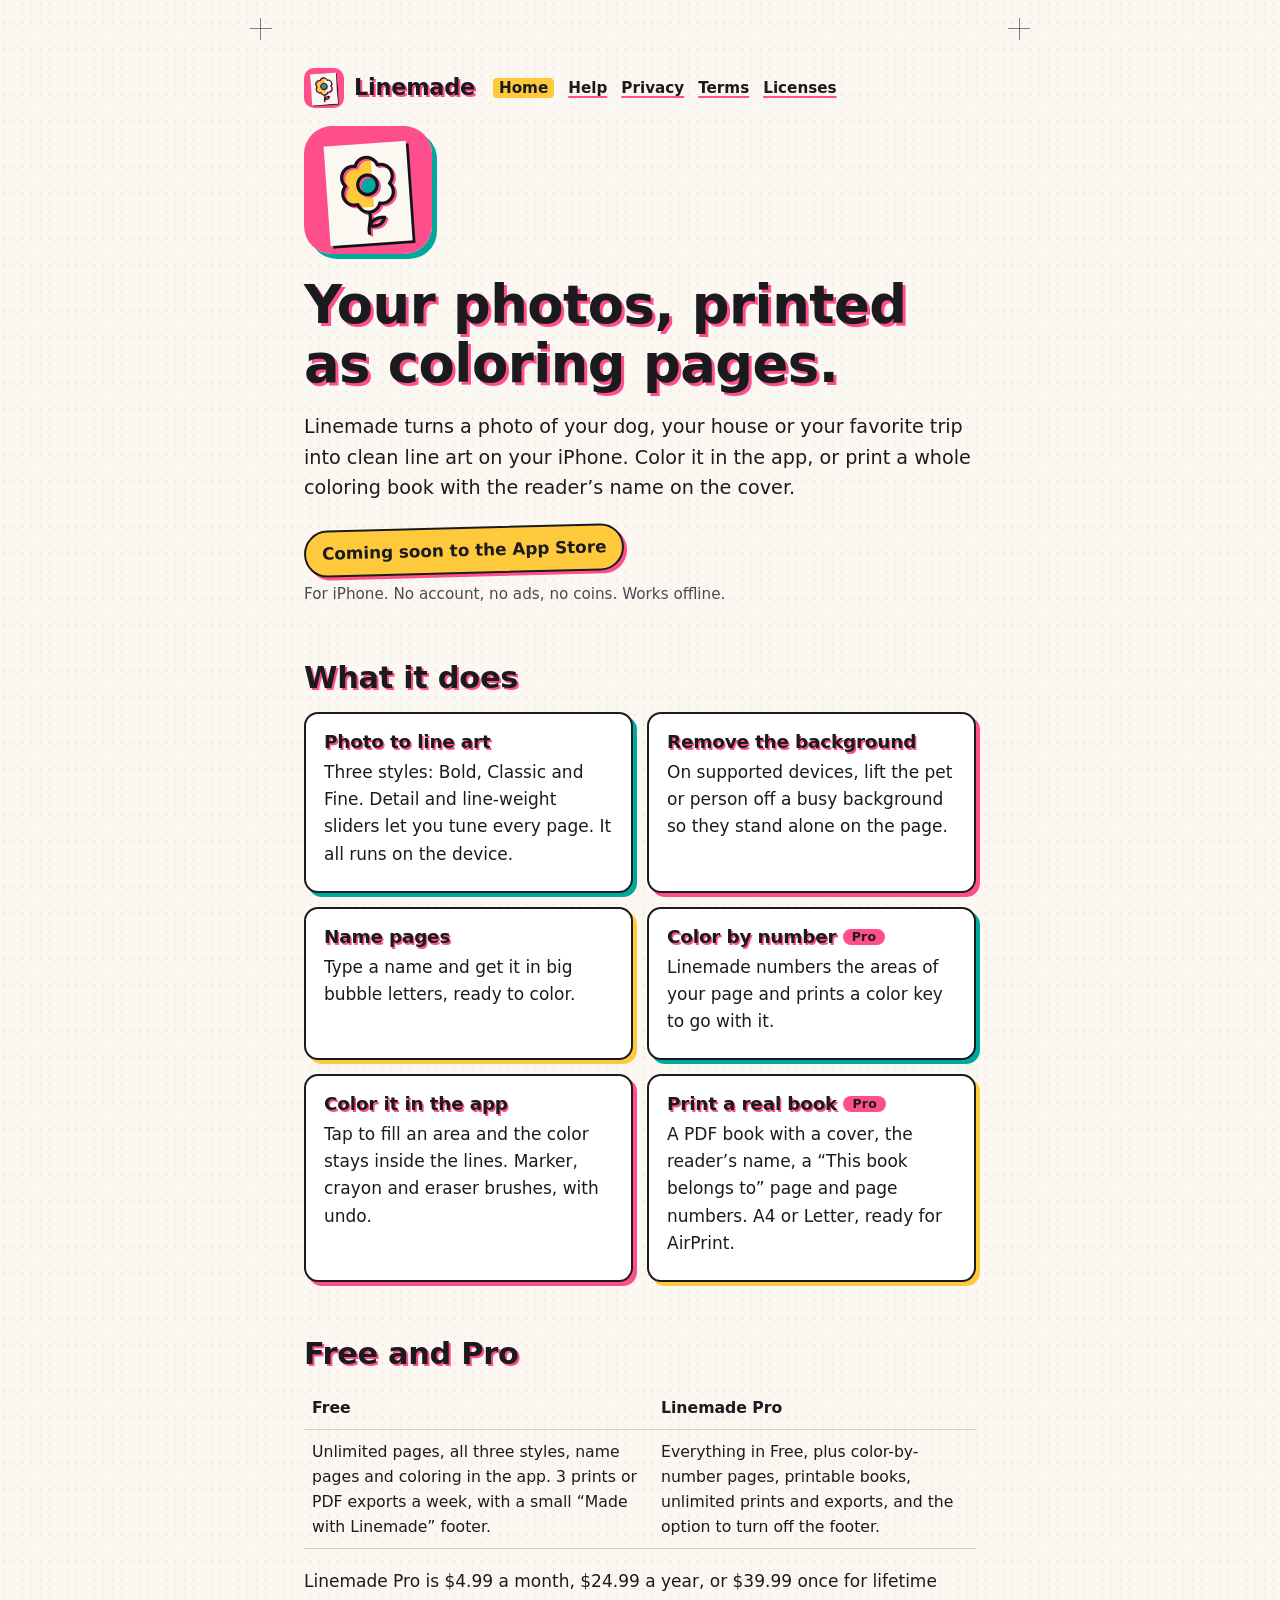
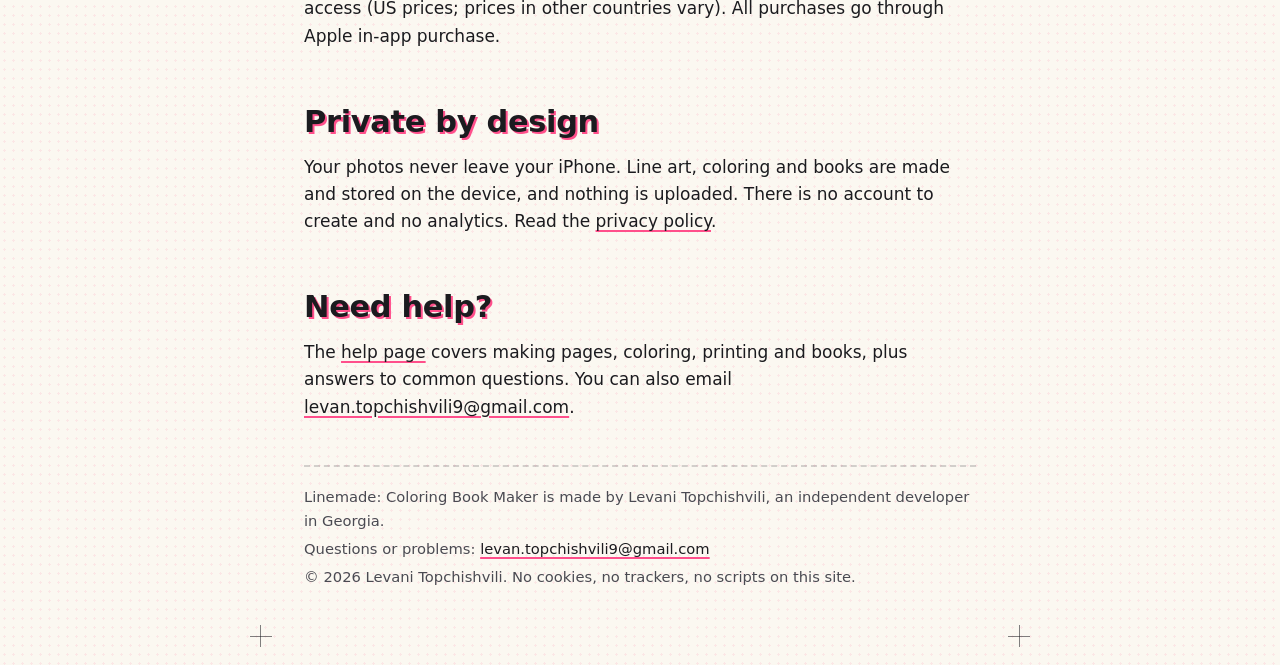
==== docs/index.html @ 1ee001f4 "Linemade support site" ====
<!doctype html>
<html lang="en">
<head>
  <meta charset="utf-8">
  <meta name="viewport" content="width=device-width, initial-scale=1">
  <title>Linemade: Coloring Book Maker</title>
  <meta name="description" content="Turn your own photos into coloring pages on your iPhone, color them in the app, or print a whole coloring book.">
  <meta name="color-scheme" content="light dark">
  <meta name="theme-color" content="#FBF8F1" media="(prefers-color-scheme: light)">
  <meta name="theme-color" content="#141317" media="(prefers-color-scheme: dark)">
  <link rel="icon" type="image/png" href="icon.png">
  <link rel="apple-touch-icon" href="icon.png">
  <link rel="stylesheet" href="style.css">
</head>
<body>
  <div class="sheet">
    <span class="crop tl" aria-hidden="true"></span><span class="crop tr" aria-hidden="true"></span>
    <span class="crop bl" aria-hidden="true"></span><span class="crop br" aria-hidden="true"></span>
    <header class="top">
      <a class="brand" href="index.html"><img src="icon.png" alt="" width="40" height="40"><span class="wordmark">Linemade</span></a>
      <nav aria-label="Site">
        <ul>
        <li><a href="index.html" aria-current="page">Home</a></li>
        <li><a href="help.html">Help</a></li>
        <li><a href="privacy.html">Privacy</a></li>
        <li><a href="terms.html">Terms</a></li>
        <li><a href="licenses.html">Licenses</a></li>
        </ul>
      </nav>
    </header>
    <main>
      <section class="hero">
        <img class="icon" src="icon.png" alt="Linemade app icon" width="128" height="128">
        <h1>Your photos, printed as coloring pages.</h1>
        <p class="lede">Linemade turns a photo of your dog, your house or your favorite trip into clean line art on your iPhone. Color it in the app, or print a whole coloring book with the reader&rsquo;s name on the cover.</p>
        <p class="stamp">Coming soon to the App Store</p>
        <p class="meta">For iPhone. No account, no ads, no coins. Works offline.</p>
      </section>

      <h2>What it does</h2>
      <div class="grid">
        <div class="card">
          <h3>Photo to line art</h3>
          <p>Three styles: Bold, Classic and Fine. Detail and line-weight sliders let you tune every page. It all runs on the device.</p>
        </div>
        <div class="card">
          <h3>Remove the background</h3>
          <p>On supported devices, lift the pet or person off a busy background so they stand alone on the page.</p>
        </div>
        <div class="card">
          <h3>Name pages</h3>
          <p>Type a name and get it in big bubble letters, ready to color.</p>
        </div>
        <div class="card">
          <h3>Color by number <span class="chip">Pro</span></h3>
          <p>Linemade numbers the areas of your page and prints a color key to go with it.</p>
        </div>
        <div class="card">
          <h3>Color it in the app</h3>
          <p>Tap to fill an area and the color stays inside the lines. Marker, crayon and eraser brushes, with undo.</p>
        </div>
        <div class="card">
          <h3>Print a real book <span class="chip">Pro</span></h3>
          <p>A PDF book with a cover, the reader&rsquo;s name, a &ldquo;This book belongs to&rdquo; page and page numbers. A4 or Letter, ready for AirPrint.</p>
        </div>
      </div>

      <h2>Free and Pro</h2>
      <table>
        <thead>
          <tr><th scope="col">Free</th><th scope="col">Linemade Pro</th></tr>
        </thead>
        <tbody>
          <tr>
            <td>Unlimited pages, all three styles, name pages and coloring in the app. 3 prints or PDF exports a week, with a small &ldquo;Made with Linemade&rdquo; footer.</td>
            <td>Everything in Free, plus color-by-number pages, printable books, unlimited prints and exports, and the option to turn off the footer.</td>
          </tr>
        </tbody>
      </table>
      <p>Linemade Pro is $4.99 a month, $24.99 a year, or $39.99 once for lifetime access (US prices; prices in other countries vary). All purchases go through Apple in-app purchase.</p>

      <h2>Private by design</h2>
      <p>Your photos never leave your iPhone. Line art, coloring and books are made and stored on the device, and nothing is uploaded. There is no account to create and no analytics. Read the <a href="privacy.html">privacy policy</a>.</p>

      <h2>Need help?</h2>
      <p>The <a href="help.html">help page</a> covers making pages, coloring, printing and books, plus answers to common questions. You can also email <a href="mailto:levan.topchishvili9@gmail.com">levan.topchishvili9@gmail.com</a>.</p>
    </main>
    <footer>
      <p>Linemade: Coloring Book Maker is made by Levani Topchishvili, an independent developer in Georgia.</p>
      <p>Questions or problems: <a href="mailto:levan.topchishvili9@gmail.com">levan.topchishvili9@gmail.com</a></p>
      <p>&copy; 2026 Levani Topchishvili. No cookies, no trackers, no scripts on this site.</p>
    </footer>
  </div>
</body>
</html>
---- docs/style.css ----
/* Linemade support site: risograph print shop */
:root {
  --paper: #FBF8F1;
  --ink: #1B1B1F;
  --pink: #FF4F8B;
  --sun: #FFC93C;
  --teal: #00A99D;
  --bg: var(--paper);
  --fg: var(--ink);
  --muted: #4A4A52;
  --rule: rgba(27, 27, 31, 0.18);
  --card: #FFFFFF;
  --mark: rgba(27, 27, 31, 0.55);
  --link: var(--ink);
  --dot: rgba(255, 79, 139, 0.10);
  color-scheme: light dark;
}

@media (prefers-color-scheme: dark) {
  :root {
    --bg: #141317;
    --fg: var(--paper);
    --muted: #C9C5BC;
    --rule: rgba(251, 248, 241, 0.2);
    --card: #1E1D22;
    --mark: rgba(251, 248, 241, 0.5);
    --link: var(--paper);
    --dot: rgba(255, 79, 139, 0.08);
  }
}

* { box-sizing: border-box; }

html { -webkit-text-size-adjust: 100%; }

body {
  margin: 0;
  background-color: var(--bg);
  background-image: radial-gradient(var(--dot) 1px, transparent 1.2px);
  background-size: 9px 9px;
  color: var(--fg);
  font: 17px/1.6 system-ui, -apple-system, "Helvetica Neue", Arial, sans-serif;
}

.sheet {
  position: relative;
  max-width: 760px;
  margin: 16px auto;
  padding: 28px 22px 32px;
}

/* Thin crop marks in the page corners */
.crop { position: absolute; width: 22px; height: 22px; pointer-events: none; }
.crop::before, .crop::after { content: ""; position: absolute; background: var(--mark); }
.crop::before { width: 22px; height: 1px; }
.crop::after { width: 1px; height: 22px; }
.crop.tl { top: 0; left: 0; }
.crop.tr { top: 0; right: 0; }
.crop.bl { bottom: 0; left: 0; }
.crop.br { bottom: 0; right: 0; }
.crop.tl::before, .crop.tr::before { top: 0; }
.crop.bl::before, .crop.br::before { bottom: 0; }
.crop.tl::before, .crop.bl::before { left: -10px; }
.crop.tr::before, .crop.br::before { right: -10px; }
.crop.tl::after, .crop.tr::after { top: -10px; }
.crop.bl::after, .crop.br::after { bottom: -10px; }
.crop.tl::after, .crop.bl::after { left: 0; }
.crop.tr::after, .crop.br::after { right: 0; }

h1, h2, h3, .wordmark {
  font-family: ui-rounded, "SF Pro Rounded", system-ui, sans-serif;
  font-weight: 900;
  line-height: 1.12;
  letter-spacing: -0.01em;
  text-shadow: 3px 3px 0 var(--pink);
}

h1 { font-size: clamp(2.1rem, 8vw, 3.3rem); margin: 0.4em 0 0.35em; }
h2 { font-size: clamp(1.45rem, 5vw, 1.9rem); margin: 1.8em 0 0.5em; text-shadow: 2px 2px 0 var(--pink); }
h3 { font-size: 1.15rem; margin: 1.5em 0 0.35em; text-shadow: 1.5px 1.5px 0 var(--pink); }

p, ul, ol { margin: 0 0 1em; }
ul, ol { padding-left: 1.3em; }
li { margin: 0.3em 0; }

a {
  color: var(--link);
  text-decoration: underline;
  text-decoration-color: var(--pink);
  text-decoration-thickness: 2px;
  text-underline-offset: 3px;
}
a:hover { background: var(--sun); color: var(--ink); }
a:focus-visible { outline: 3px solid var(--teal); outline-offset: 2px; border-radius: 3px; }

/* Header */
.top { display: flex; flex-wrap: wrap; align-items: center; gap: 12px 18px; }
.brand { display: flex; align-items: center; gap: 10px; text-decoration: none; }
.brand:hover { background: none; }
.brand img { width: 40px; height: 40px; border-radius: 10px; }
.wordmark { font-size: 1.4rem; text-shadow: 2px 2px 0 var(--pink); color: var(--fg); }
nav ul { list-style: none; display: flex; flex-wrap: wrap; gap: 4px 14px; padding: 0; margin: 0; }
nav li { margin: 0; }
nav a { font-weight: 600; font-size: 0.95rem; }
nav a[aria-current="page"] { background: var(--sun); color: var(--ink); text-decoration: none; padding: 1px 6px; border-radius: 4px; }

/* Hero */
.hero { text-align: left; padding-top: 18px; }
.hero .icon { width: 128px; height: 128px; border-radius: 28px; box-shadow: 5px 5px 0 var(--teal); display: block; }
.lede { font-size: 1.2rem; color: var(--fg); max-width: 36em; }
.stamp {
  display: inline-block;
  font-family: ui-rounded, "SF Pro Rounded", system-ui, sans-serif;
  font-weight: 900;
  font-size: 1.05rem;
  background: var(--sun);
  color: var(--ink);
  padding: 8px 16px;
  border: 2px solid var(--ink);
  border-radius: 999px;
  box-shadow: 3px 3px 0 var(--pink);
  transform: rotate(-1.5deg);
  margin: 4px 0 8px;
}

.meta { color: var(--muted); font-size: 0.95rem; }

/* Cards */
.grid { display: grid; gap: 14px; grid-template-columns: 1fr; margin: 1em 0; }
@media (min-width: 620px) { .grid { grid-template-columns: 1fr 1fr; } }
.card {
  background: var(--card);
  border: 2px solid var(--fg);
  border-radius: 14px;
  padding: 16px 18px 6px;
  box-shadow: 4px 4px 0 var(--teal);
}
.card:nth-child(3n+2) { box-shadow: 4px 4px 0 var(--pink); }
.card:nth-child(3n) { box-shadow: 4px 4px 0 var(--sun); }
.card h3 { margin-top: 0.1em; }

.chip {
  display: inline-block;
  font-size: 0.78rem;
  font-weight: 800;
  background: var(--pink);
  color: var(--ink);
  border-radius: 999px;
  padding: 1px 9px;
  vertical-align: 0.15em;
  text-shadow: none;
  letter-spacing: 0.02em;
}

table { width: 100%; border-collapse: collapse; margin: 0 0 1.2em; font-size: 0.98rem; }
th, td { text-align: left; padding: 9px 8px; border-bottom: 1px solid var(--rule); vertical-align: top; }
th { font-weight: 800; }

.note {
  border-left: 5px solid var(--teal);
  background: var(--card);
  padding: 12px 16px;
  border-radius: 0 10px 10px 0;
  margin: 1em 0 1.2em;
}

details { border-bottom: 1px solid var(--rule); padding: 10px 0; }
summary { cursor: pointer; font-weight: 700; }
details p { margin: 0.6em 0 0.3em; }

pre.license {
  white-space: pre-wrap;
  word-wrap: break-word;
  font: 0.86rem/1.5 ui-monospace, "SF Mono", Menlo, monospace;
  background: var(--card);
  border: 1px solid var(--rule);
  border-radius: 10px;
  padding: 14px 16px;
}

.toc { columns: 2 12em; column-gap: 24px; padding-left: 1.2em; }

footer {
  margin-top: 3em;
  padding-top: 14px;
  border-top: 2px dashed var(--rule);
  font-size: 0.92rem;
  color: var(--muted);
}
footer p { margin: 0.3em 0; }

@media (min-width: 620px) {
  .sheet { margin: 28px auto; padding: 40px 44px 44px; }
}

@media print {
  body { background: #fff; color: #000; }
  .crop { display: none; }
}
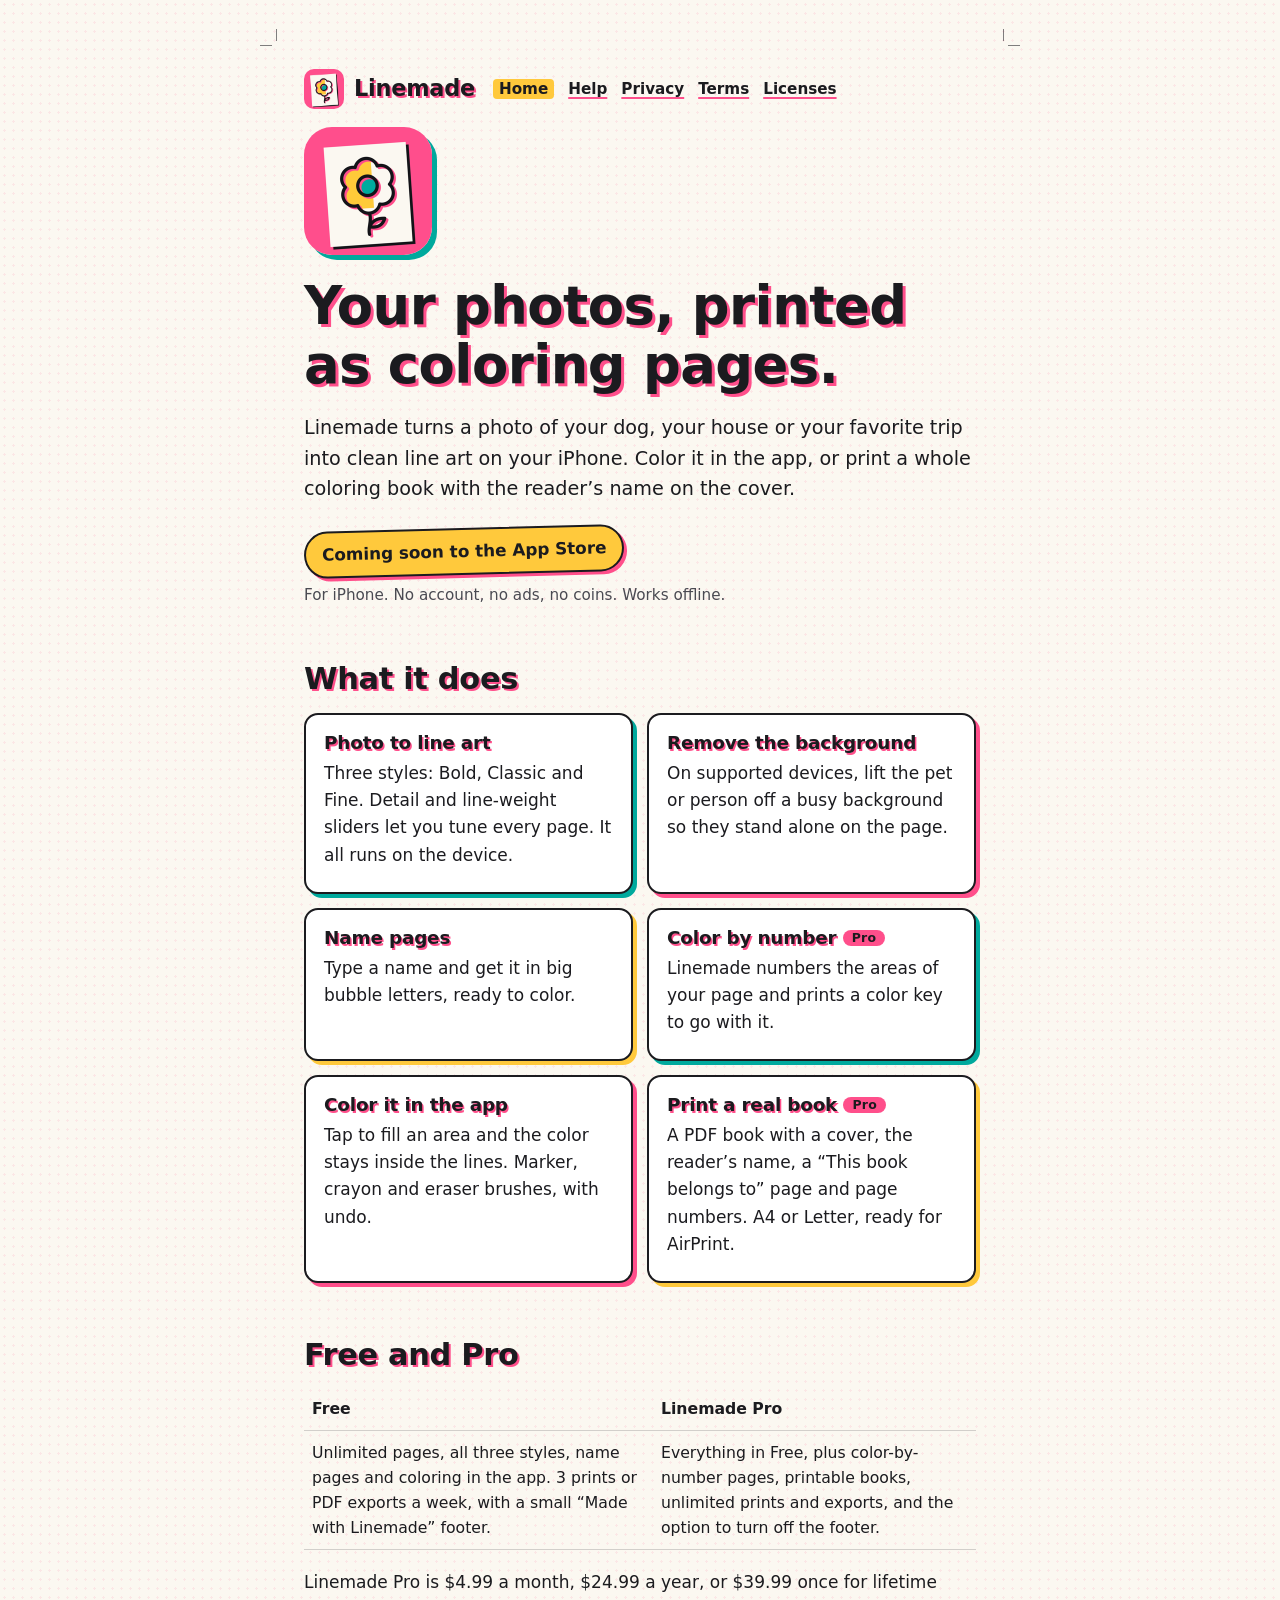
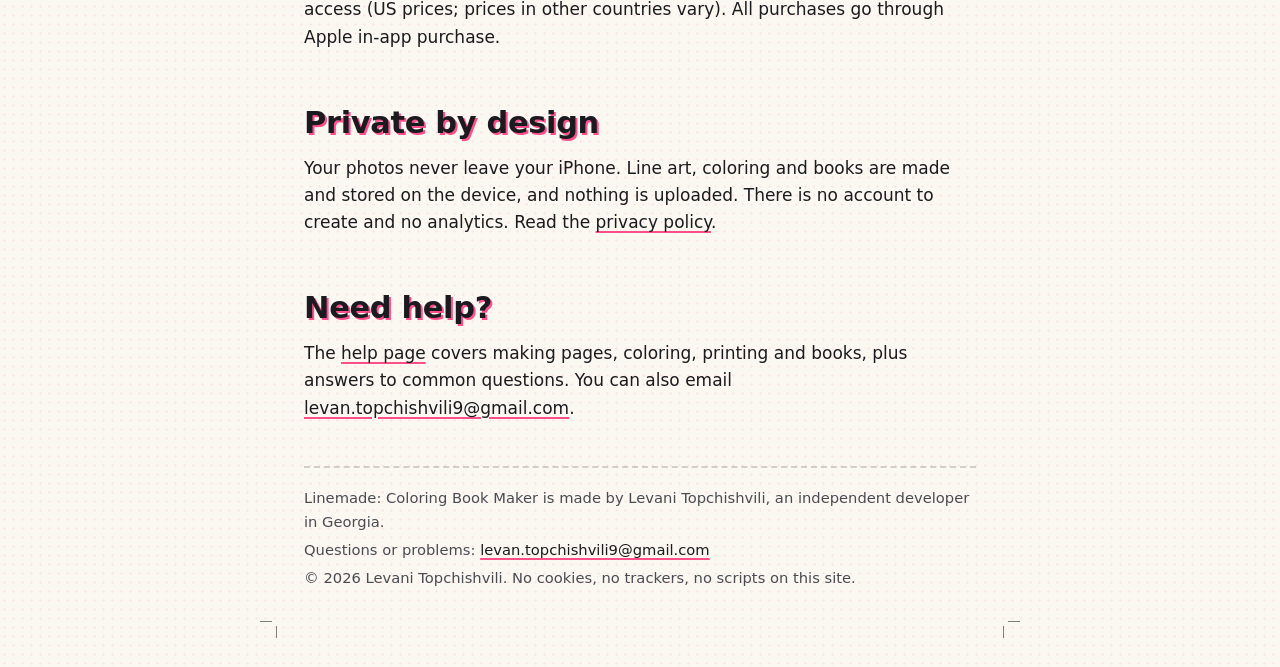
==== commit 3b411a2f: "Version the stylesheet link" ====
--- a/docs/index.html
+++ b/docs/index.html
@@ -10,7 +10,7 @@
   <meta name="theme-color" content="#141317" media="(prefers-color-scheme: dark)">
   <link rel="icon" type="image/png" href="icon.png">
   <link rel="apple-touch-icon" href="icon.png">
-  <link rel="stylesheet" href="style.css">
+  <link rel="stylesheet" href="style.css?v=3">
 </head>
 <body>
   <div class="sheet">
--- a/docs/style.css
+++ b/docs/style.css
@@ -35,6 +35,7 @@
 
 body {
   margin: 0;
+  padding: 1px 16px;
   background-color: var(--bg);
   background-image: radial-gradient(var(--dot) 1px, transparent 1.2px);
   background-size: 9px 9px;
@@ -49,23 +50,23 @@
   padding: 28px 22px 32px;
 }
 
-/* Thin crop marks in the page corners */
-.crop { position: absolute; width: 22px; height: 22px; pointer-events: none; }
+/* Thin crop marks in the page corners: two hairlines meeting the trim point with a gap */
+.crop { position: absolute; width: 26px; height: 26px; pointer-events: none; }
 .crop::before, .crop::after { content: ""; position: absolute; background: var(--mark); }
-.crop::before { width: 22px; height: 1px; }
-.crop::after { width: 1px; height: 22px; }
+.crop::before { width: 12px; height: 1px; }
+.crop::after { width: 1px; height: 12px; }
 .crop.tl { top: 0; left: 0; }
 .crop.tr { top: 0; right: 0; }
 .crop.bl { bottom: 0; left: 0; }
 .crop.br { bottom: 0; right: 0; }
-.crop.tl::before, .crop.tr::before { top: 0; }
-.crop.bl::before, .crop.br::before { bottom: 0; }
-.crop.tl::before, .crop.bl::before { left: -10px; }
-.crop.tr::before, .crop.br::before { right: -10px; }
-.crop.tl::after, .crop.tr::after { top: -10px; }
-.crop.bl::after, .crop.br::after { bottom: -10px; }
-.crop.tl::after, .crop.bl::after { left: 0; }
-.crop.tr::after, .crop.br::after { right: 0; }
+.crop.tl::before, .crop.tr::before { top: 16px; }
+.crop.bl::before, .crop.br::before { bottom: 16px; }
+.crop.tl::before, .crop.bl::before { left: 0; }
+.crop.tr::before, .crop.br::before { right: 0; }
+.crop.tl::after, .crop.tr::after { top: 0; }
+.crop.bl::after, .crop.br::after { bottom: 0; }
+.crop.tl::after, .crop.bl::after { left: 16px; }
+.crop.tr::after, .crop.br::after { right: 16px; }
 
 h1, h2, h3, .wordmark {
   font-family: ui-rounded, "SF Pro Rounded", system-ui, sans-serif;
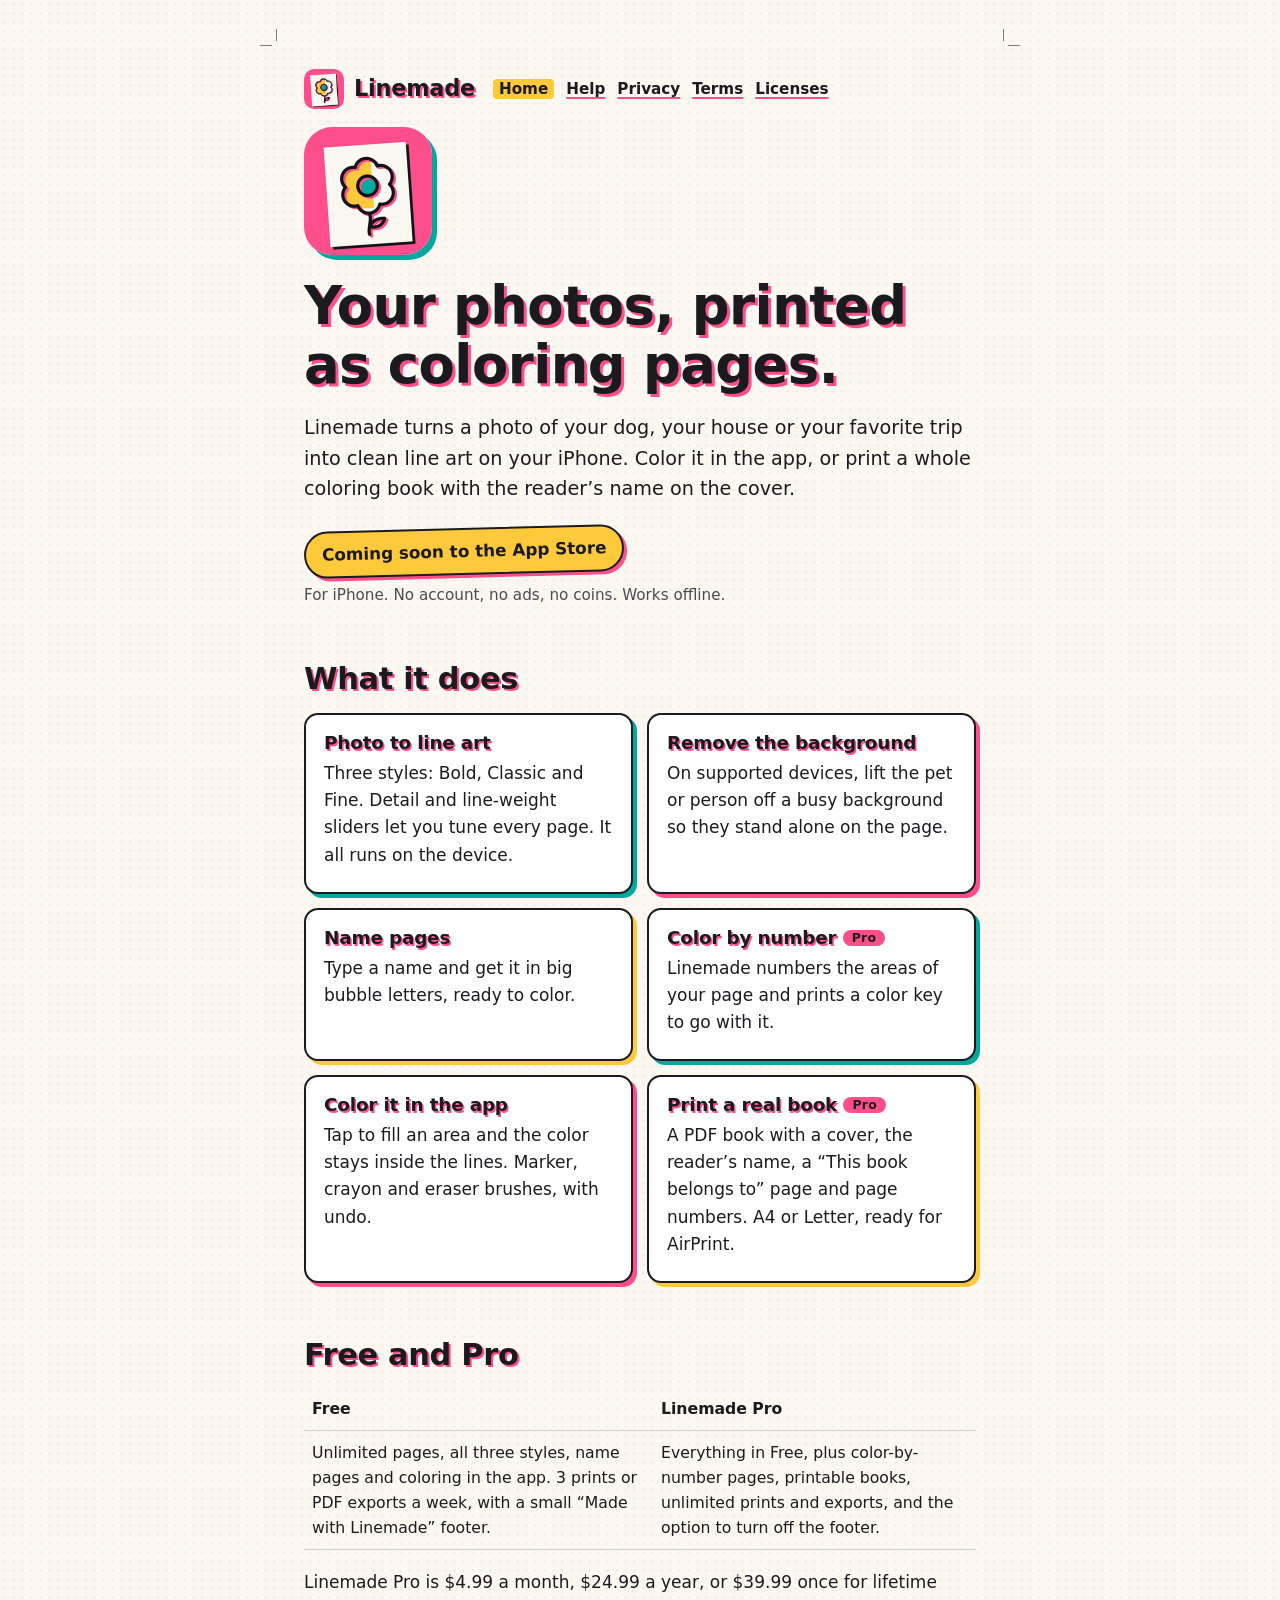
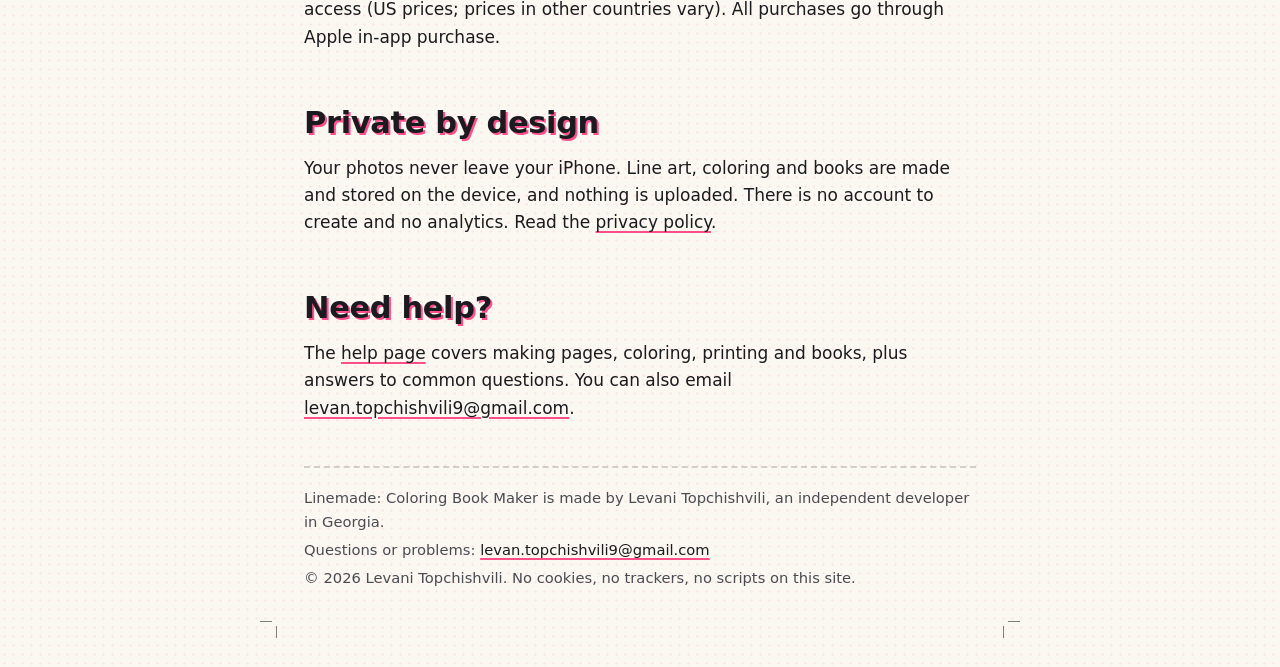
==== commit 5af515aa: "Tighter mobile gutters" ====
--- a/docs/index.html
+++ b/docs/index.html
@@ -10,7 +10,7 @@
   <meta name="theme-color" content="#141317" media="(prefers-color-scheme: dark)">
   <link rel="icon" type="image/png" href="icon.png">
   <link rel="apple-touch-icon" href="icon.png">
-  <link rel="stylesheet" href="style.css?v=3">
+  <link rel="stylesheet" href="style.css?v=4">
 </head>
 <body>
   <div class="sheet">
--- a/docs/style.css
+++ b/docs/style.css
@@ -47,7 +47,7 @@
   position: relative;
   max-width: 760px;
   margin: 16px auto;
-  padding: 28px 22px 32px;
+  padding: 30px 14px 32px;
 }
 
 /* Thin crop marks in the page corners: two hairlines meeting the trim point with a gap */
@@ -100,7 +100,7 @@
 .brand:hover { background: none; }
 .brand img { width: 40px; height: 40px; border-radius: 10px; }
 .wordmark { font-size: 1.4rem; text-shadow: 2px 2px 0 var(--pink); color: var(--fg); }
-nav ul { list-style: none; display: flex; flex-wrap: wrap; gap: 4px 14px; padding: 0; margin: 0; }
+nav ul { list-style: none; display: flex; flex-wrap: wrap; gap: 4px 12px; padding: 0; margin: 0; }
 nav li { margin: 0; }
 nav a { font-weight: 600; font-size: 0.95rem; }
 nav a[aria-current="page"] { background: var(--sun); color: var(--ink); text-decoration: none; padding: 1px 6px; border-radius: 4px; }
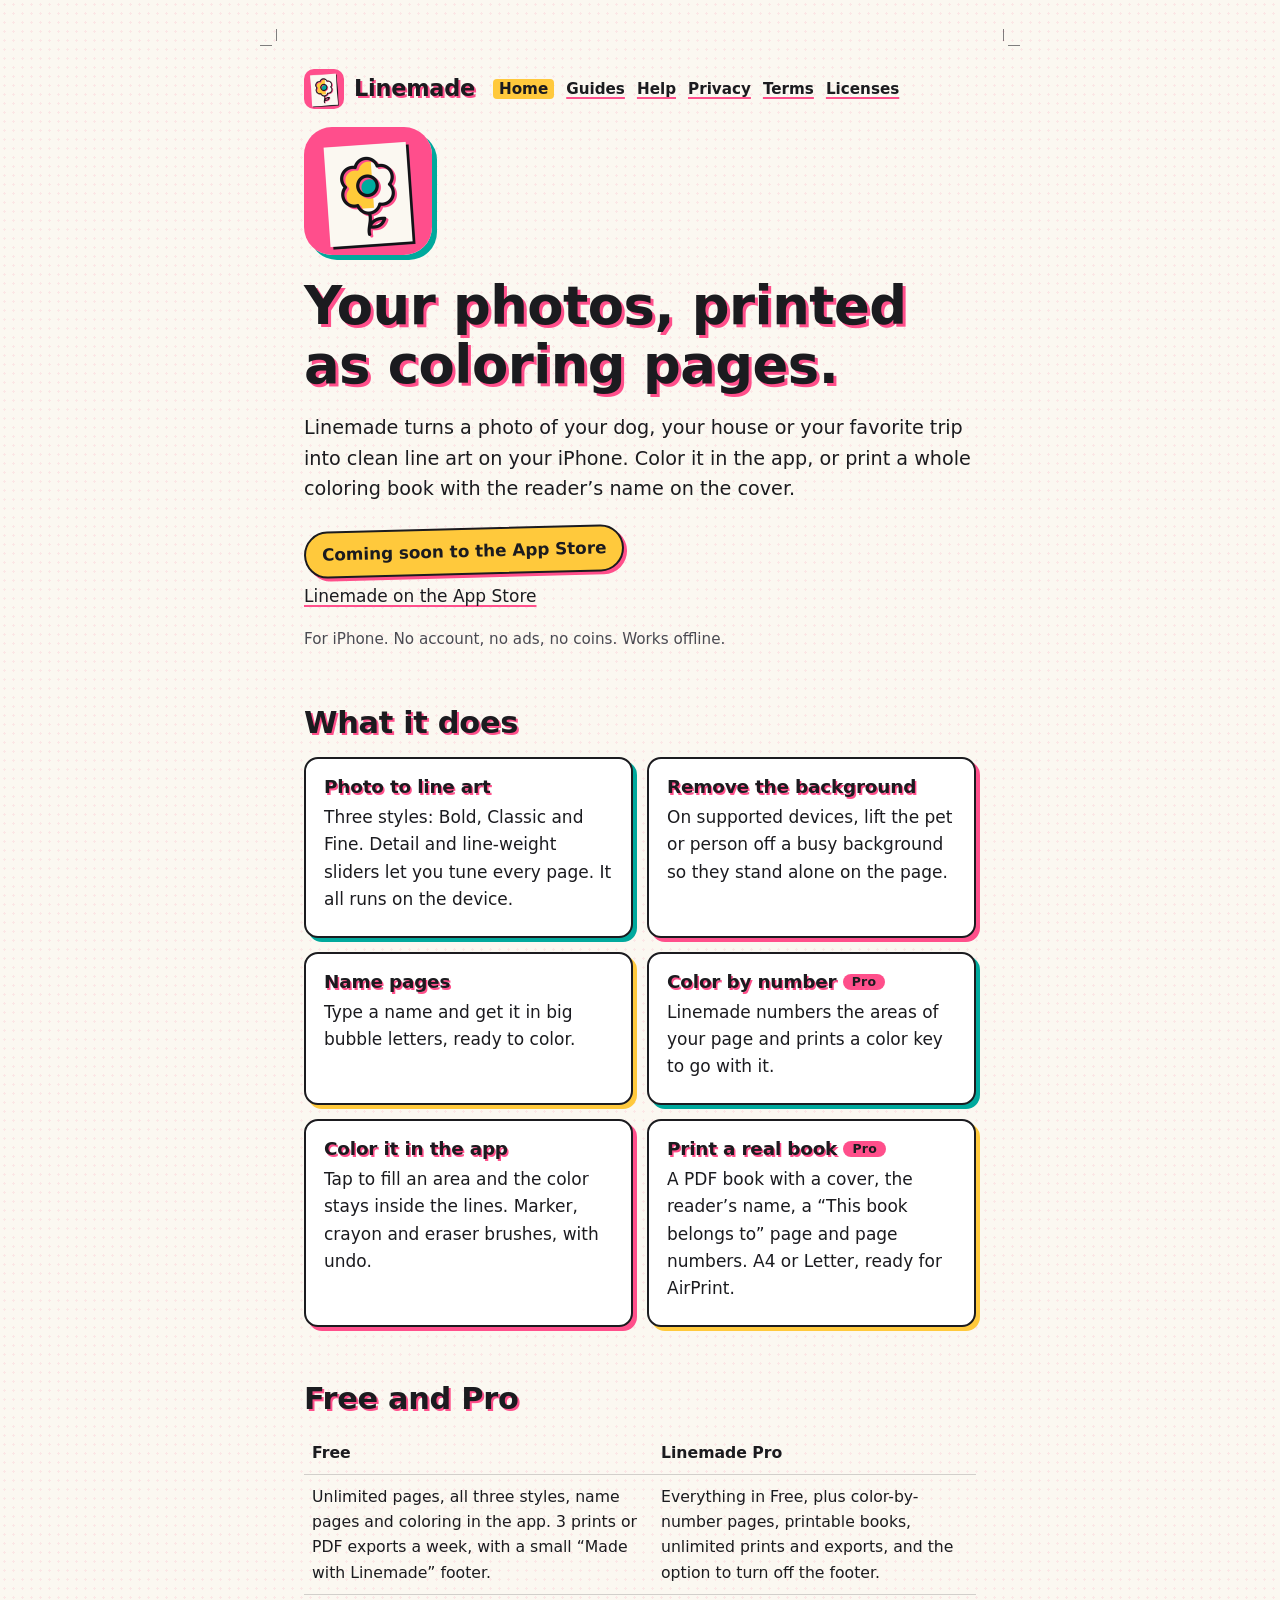
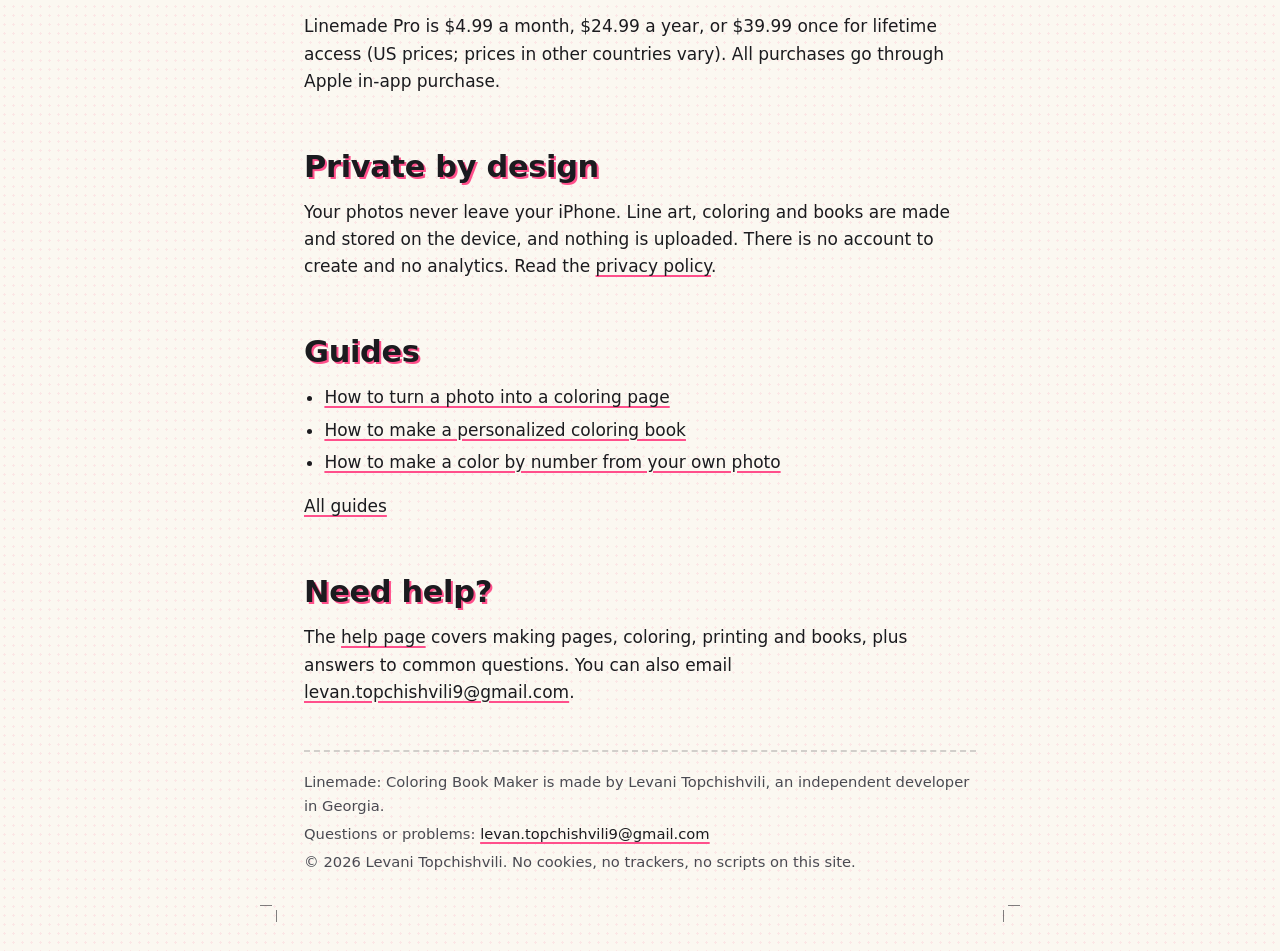
==== commit a26c5b35: "Guides: three how-to articles, guides hub, sitemap and App Store links" ====
--- a/docs/index.html
+++ b/docs/index.html
@@ -10,7 +10,8 @@
   <meta name="theme-color" content="#141317" media="(prefers-color-scheme: dark)">
   <link rel="icon" type="image/png" href="icon.png">
   <link rel="apple-touch-icon" href="icon.png">
-  <link rel="stylesheet" href="style.css?v=4">
+  <meta name="apple-itunes-app" content="app-id=6818808226">
+  <link rel="stylesheet" href="style.css?v=5">
 </head>
 <body>
   <div class="sheet">
@@ -21,6 +22,7 @@
       <nav aria-label="Site">
         <ul>
         <li><a href="index.html" aria-current="page">Home</a></li>
+        <li><a href="guides/index.html">Guides</a></li>
         <li><a href="help.html">Help</a></li>
         <li><a href="privacy.html">Privacy</a></li>
         <li><a href="terms.html">Terms</a></li>
@@ -34,6 +36,7 @@
         <h1>Your photos, printed as coloring pages.</h1>
         <p class="lede">Linemade turns a photo of your dog, your house or your favorite trip into clean line art on your iPhone. Color it in the app, or print a whole coloring book with the reader&rsquo;s name on the cover.</p>
         <p class="stamp">Coming soon to the App Store</p>
+        <p><a href="https://apps.apple.com/app/id6818808226">Linemade on the App Store</a></p>
         <p class="meta">For iPhone. No account, no ads, no coins. Works offline.</p>
       </section>
 
@@ -82,6 +85,14 @@
       <h2>Private by design</h2>
       <p>Your photos never leave your iPhone. Line art, coloring and books are made and stored on the device, and nothing is uploaded. There is no account to create and no analytics. Read the <a href="privacy.html">privacy policy</a>.</p>
 
+      <h2>Guides</h2>
+      <ul class="guide-link-list">
+        <li><a href="guides/how-to-turn-a-photo-into-a-coloring-page.html">How to turn a photo into a coloring page</a></li>
+        <li><a href="guides/how-to-make-a-personalized-coloring-book.html">How to make a personalized coloring book</a></li>
+        <li><a href="guides/how-to-make-a-color-by-number-from-a-photo.html">How to make a color by number from your own photo</a></li>
+      </ul>
+      <p><a href="guides/index.html">All guides</a></p>
+
       <h2>Need help?</h2>
       <p>The <a href="help.html">help page</a> covers making pages, coloring, printing and books, plus answers to common questions. You can also email <a href="mailto:levan.topchishvili9@gmail.com">levan.topchishvili9@gmail.com</a>.</p>
     </main>
--- a/docs/style.css
+++ b/docs/style.css
@@ -198,3 +198,34 @@
   body { background: #fff; color: #000; }
   .crop { display: none; }
 }
+
+/* Guides */
+.crumbs { font-size: 0.92rem; color: var(--muted); margin: 18px 0 0; }
+.crumbs a { color: var(--muted); }
+.guide h1 { margin-top: 0.3em; }
+.guide .cta { margin: 1.1em 0 1.4em; }
+.cta-btn {
+  display: inline-block;
+  font-family: ui-rounded, "SF Pro Rounded", system-ui, sans-serif;
+  font-weight: 900;
+  font-size: 1rem;
+  background: var(--pink);
+  color: var(--ink);
+  padding: 10px 18px;
+  border: 2px solid var(--ink);
+  border-radius: 999px;
+  box-shadow: 3px 3px 0 var(--sun);
+  text-decoration: none;
+}
+.cta-btn:hover { background: var(--sun); color: var(--ink); }
+.guide-end { background: var(--card); border: 2px solid var(--fg); border-radius: 14px; box-shadow: 4px 4px 0 var(--teal); padding: 16px 18px 6px; margin: 2em 0 0; }
+.guide-end .cta { margin: 0.4em 0 0.8em; }
+.guide-list { list-style: none; padding: 0; display: grid; gap: 12px; }
+.guide-list li { margin: 0; }
+.guide-list a { display: block; text-decoration: none; background: var(--card); border: 2px solid var(--fg); border-radius: 14px; padding: 12px 16px; box-shadow: 3px 3px 0 var(--pink); }
+.guide-list a:hover { background: var(--sun); color: var(--ink); }
+.guide-list strong { display: block; }
+.guide-list span { display: block; font-size: 0.95rem; color: var(--muted); }
+.guide-list a:hover span { color: var(--ink); }
+.guide-more { color: var(--muted); font-size: 0.95rem; }
+.guide-link-list { padding-left: 1.2em; }
